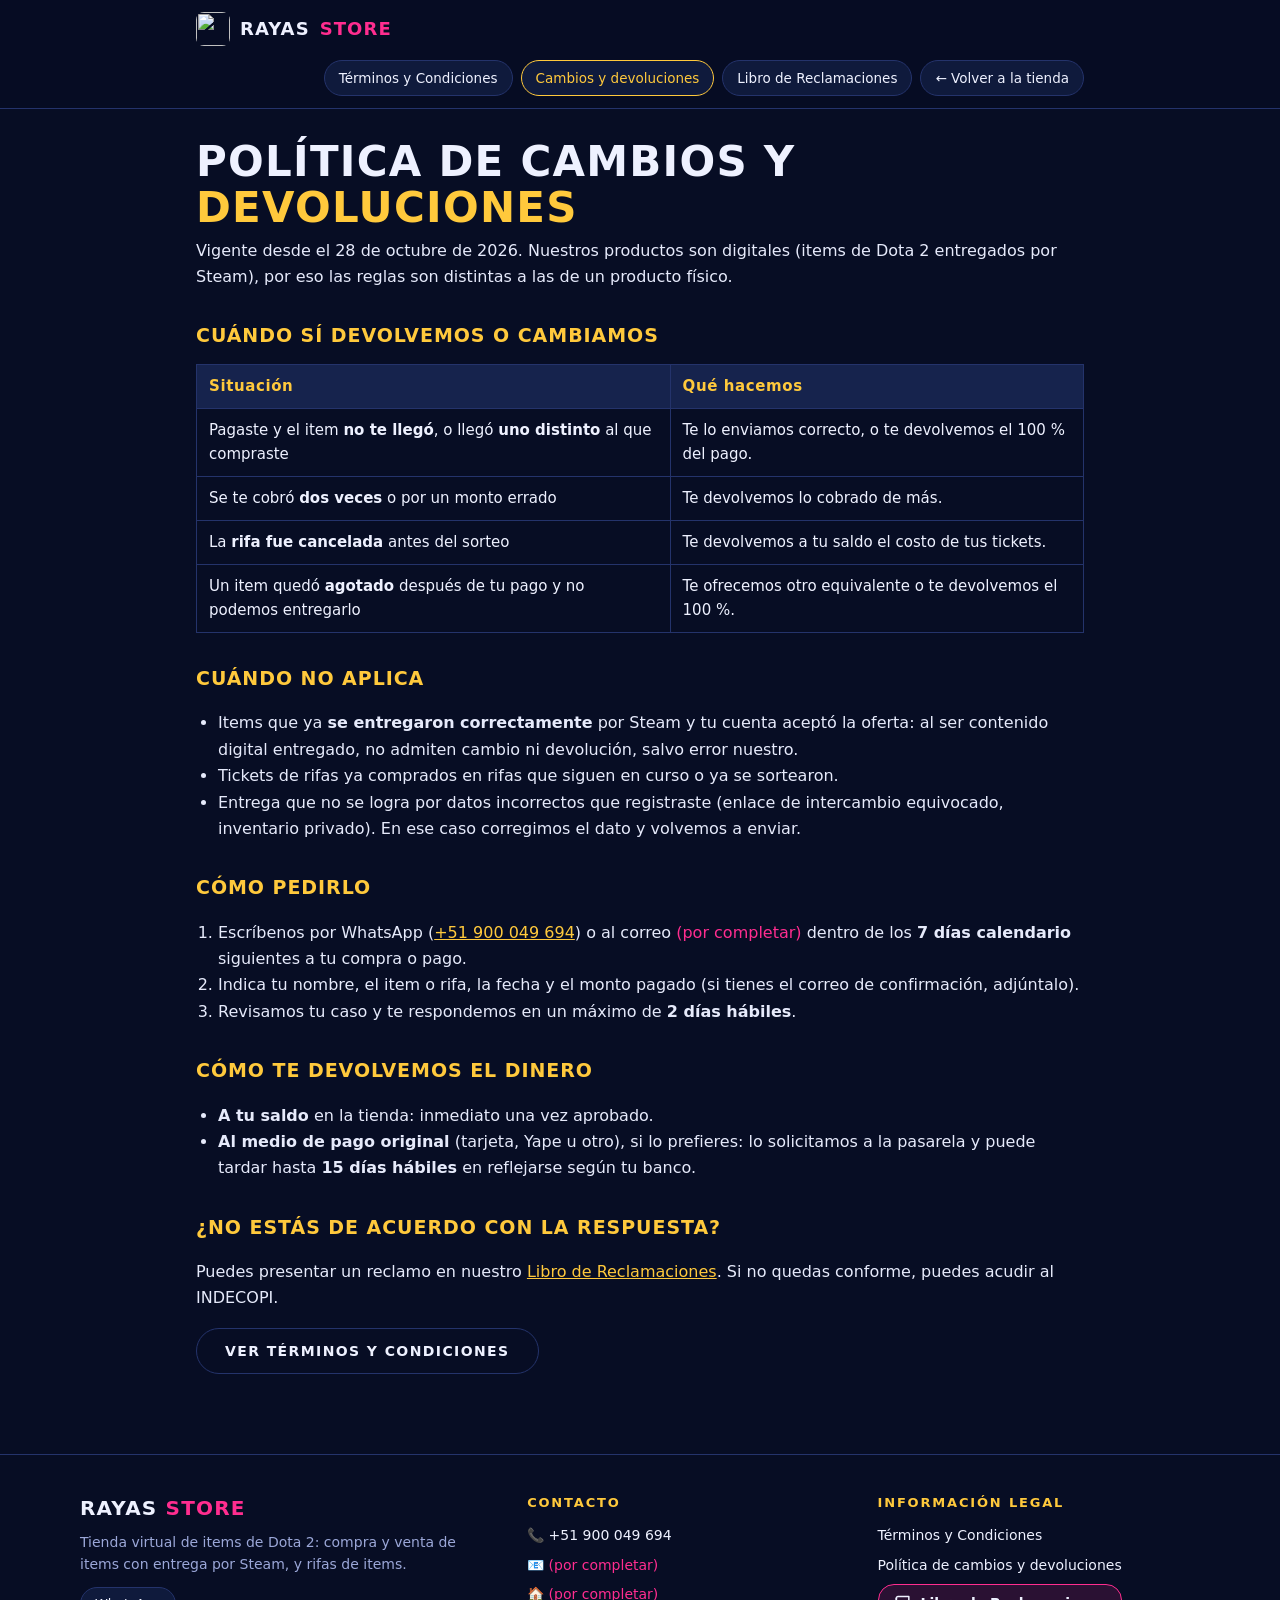
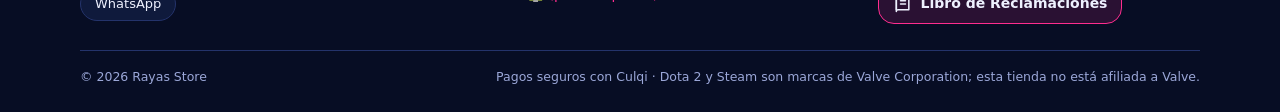
==== devoluciones.html @ e714a81b "Requisitos de Culqi: términos, cambios y devoluciones, Libro de Reclamaciones virtual y pie de págin" ====
<!DOCTYPE html>
<html lang="es">
<head>
<meta charset="utf-8">
<meta name="viewport" content="width=device-width, initial-scale=1">
<meta http-equiv="Content-Security-Policy" content="upgrade-insecure-requests">
<title>Cambios y devoluciones</title>
<link rel="icon" type="image/png" href="favicon.png">
<link rel="stylesheet" href="legal.css?v=1">
</head>
<body data-pagina="devoluciones">
<noscript><p style="padding:24px;font-family:sans-serif">Activa JavaScript para ver esta página.</p></noscript>
<script src="legal.js?v=1"></script>
</body>
</html>
---- legal.css ----
/* Páginas legales, pie de página y Libro de Reclamaciones (Rayas Store y LitleJacob Store).
   Mismo archivo en las dos tiendas: los colores cambian solo con html[data-t]. */
@font-face { font-family: "Oswald"; src: url("fonts/Oswald-wght.ttf") format("truetype"); font-weight: 200 700; font-display: swap; }
html[data-t="rayas"] { --lg-bg:#070d24; --lg-panel:#0f1a3c; --lg-raised:#16234d; --lg-line:#24336b; --lg-fg:#eef1ff; --lg-muted:#9ba7d8; --lg-pri:#ffc93c; --lg-on-pri:#1d1600; --lg-acc:#ff2d8f; --lg-hd:"Inter","Segoe UI",system-ui,sans-serif; --lg-r:16px; }
html[data-t="litlejacob"] { --lg-bg:#08080a; --lg-panel:#131316; --lg-raised:#1b1b20; --lg-line:#3d3f45; --lg-fg:#eef0f3; --lg-muted:#9aa0a8; --lg-pri:#c4c8ce; --lg-on-pri:#0b0b0d; --lg-acc:#e0323c; --lg-hd:"Oswald","Segoe UI",system-ui,sans-serif; --lg-r:6px; }

/* ---------- pie de página (en todas las páginas de la tienda) ---------- */
.lg-foot { background: var(--lg-bg); color: var(--lg-fg); border-top: 1px solid var(--lg-line); padding: 38px 16px 26px; font: 14px/1.55 "Segoe UI", system-ui, sans-serif; position: relative; z-index: 2; }
.lg-foot *, .lg-page * { box-sizing: border-box; }
.lg-foot-in { max-width: 1120px; margin: 0 auto; display: grid; gap: 28px; grid-template-columns: 1.3fr 1fr 1fr; }
.lg-foot h4 { font-family: var(--lg-hd); font-size: 13px; letter-spacing: .14em; text-transform: uppercase; color: var(--lg-pri); margin: 0 0 12px; }
.lg-foot p { margin: 0 0 8px; color: var(--lg-muted); }
.lg-foot a { color: var(--lg-fg); text-decoration: none; }
.lg-foot a:hover { color: var(--lg-pri); text-decoration: underline; }
.lg-foot ul { list-style: none; margin: 0; padding: 0; display: grid; gap: 8px; }
.lg-brand { font-family: var(--lg-hd); font-size: 20px; font-weight: 800; letter-spacing: .06em; text-transform: uppercase; color: var(--lg-fg); margin-bottom: 8px; }
.lg-brand i { color: var(--lg-acc); font-style: normal; }
.lg-rs { display: flex; flex-wrap: wrap; gap: 8px; margin-top: 12px; }
.lg-rs a { border: 1px solid var(--lg-line); border-radius: 999px; padding: 6px 14px; font-size: 13px; background: var(--lg-panel); }
.lg-libro { display: inline-flex; align-items: center; gap: 8px; border: 1px solid var(--lg-acc); border-radius: var(--lg-r); padding: 8px 14px; font-weight: 700; background: color-mix(in srgb, var(--lg-acc) 14%, transparent); }
.lg-foot-b { max-width: 1120px; margin: 26px auto 0; padding-top: 16px; border-top: 1px solid var(--lg-line); color: var(--lg-muted); font-size: 12.5px; display: flex; gap: 8px 18px; flex-wrap: wrap; justify-content: space-between; }
@media (max-width: 800px) { .lg-foot-in { grid-template-columns: 1fr; } }

/* ---------- páginas (términos, cambios y devoluciones, reclamaciones) ---------- */
.lg-page { margin: 0; background: var(--lg-bg); color: var(--lg-fg); font: 16px/1.65 "Segoe UI", system-ui, sans-serif; min-height: 100vh; }
.lg-top { position: sticky; top: 0; z-index: 10; background: color-mix(in srgb, var(--lg-bg) 92%, transparent); border-bottom: 1px solid var(--lg-line); }
.lg-top-in { max-width: 920px; margin: 0 auto; padding: 12px 16px; display: flex; align-items: center; gap: 14px; flex-wrap: wrap; }
.lg-top a.lg-logo { display: flex; align-items: center; gap: 10px; color: var(--lg-fg); text-decoration: none; font-family: var(--lg-hd); font-weight: 800; letter-spacing: .06em; text-transform: uppercase; font-size: 18px; }
.lg-top a.lg-logo img { width: 34px; height: 34px; border-radius: 8px; object-fit: cover; }
.lg-top a.lg-logo i { color: var(--lg-acc); font-style: normal; }
.lg-top nav { margin-left: auto; display: flex; gap: 8px; flex-wrap: wrap; }
.lg-top nav a { color: var(--lg-fg); text-decoration: none; font-size: 13.5px; border: 1px solid var(--lg-line); border-radius: 999px; padding: 6px 14px; background: var(--lg-panel); }
.lg-top nav a:hover, .lg-top nav a.on { border-color: var(--lg-pri); color: var(--lg-pri); }
.lg-main { max-width: 920px; margin: 0 auto; padding: 30px 16px 64px; }
.lg-main h1 { font-family: var(--lg-hd); font-size: clamp(28px, 5vw, 42px); line-height: 1.1; margin: 0 0 6px; text-transform: uppercase; letter-spacing: .03em; }
.lg-main h1 span { color: var(--lg-pri); }
.lg-sub { color: var(--lg-muted); margin: 0 0 22px; }
.lg-main h2 { font-family: var(--lg-hd); font-size: 19px; color: var(--lg-pri); margin: 30px 0 8px; text-transform: uppercase; letter-spacing: .05em; }
.lg-main p, .lg-main li { color: color-mix(in srgb, var(--lg-fg) 90%, var(--lg-muted)); }
.lg-main ul, .lg-main ol { padding-left: 22px; }
.lg-main a { color: var(--lg-pri); }
.lg-card { background: var(--lg-panel); border: 1px solid var(--lg-line); border-radius: var(--lg-r); padding: 16px 18px; margin: 14px 0; }
.lg-card b { color: var(--lg-fg); }
.lg-datos { display: grid; grid-template-columns: max-content 1fr; gap: 4px 16px; margin: 0; }
.lg-datos dt { color: var(--lg-muted); }
.lg-datos dd { margin: 0; color: var(--lg-fg); word-break: break-word; }
.lg-tabla { width: 100%; border-collapse: collapse; margin: 12px 0; font-size: 15px; }
.lg-tabla th, .lg-tabla td { border: 1px solid var(--lg-line); padding: 9px 12px; text-align: left; vertical-align: top; }
.lg-tabla th { background: var(--lg-raised); color: var(--lg-pri); font-family: var(--lg-hd); letter-spacing: .04em; }
.lg-pend { color: var(--lg-acc); }

/* ---------- formulario del Libro de Reclamaciones ---------- */
.lg-form fieldset { border: 1px solid var(--lg-line); border-radius: var(--lg-r); background: var(--lg-panel); margin: 18px 0; padding: 8px 18px 18px; }
.lg-form legend { font-family: var(--lg-hd); text-transform: uppercase; letter-spacing: .06em; color: var(--lg-pri); padding: 0 8px; font-size: 15px; }
.lg-g { display: grid; gap: 12px 14px; grid-template-columns: 1fr 1fr; }
.lg-g .full { grid-column: 1 / -1; }
.lg-form label { display: block; font-size: 13px; color: var(--lg-muted); margin-bottom: 4px; }
.lg-form input, .lg-form select, .lg-form textarea { width: 100%; background: var(--lg-bg); color: var(--lg-fg); border: 1px solid var(--lg-line); border-radius: calc(var(--lg-r) - 4px); padding: 11px 12px; font: inherit; }
.lg-form textarea { min-height: 110px; resize: vertical; }
.lg-form input:focus, .lg-form select:focus, .lg-form textarea:focus { outline: 2px solid var(--lg-pri); outline-offset: 1px; }
.lg-radio { display: flex; gap: 18px; flex-wrap: wrap; }
.lg-radio label { display: flex; align-items: center; gap: 8px; color: var(--lg-fg); font-size: 15px; margin: 0; }
.lg-radio input { width: auto; }
.lg-chk { display: flex; gap: 10px; align-items: flex-start; color: var(--lg-fg); font-size: 14px; }
.lg-chk input { width: auto; margin-top: 5px; }
.lg-btn { display: inline-block; border: 0; cursor: pointer; background: var(--lg-pri); color: var(--lg-on-pri); font: 800 14px var(--lg-hd); letter-spacing: .1em; text-transform: uppercase; padding: 14px 28px; border-radius: 999px; text-decoration: none; }
.lg-btn:disabled { opacity: .55; cursor: wait; }
.lg-btn.sec { background: transparent; color: var(--lg-fg); border: 1px solid var(--lg-line); }
.lg-msg { margin: 14px 0; padding: 12px 14px; border-radius: 10px; border: 1px solid var(--lg-acc); color: var(--lg-fg); background: color-mix(in srgb, var(--lg-acc) 14%, transparent); }
.lg-ok { border-color: #3ddc97; background: color-mix(in srgb, #3ddc97 12%, transparent); }
.lg-trampa { position: absolute; left: -9999px; width: 1px; height: 1px; overflow: hidden; }
@media (max-width: 640px) { .lg-g { grid-template-columns: 1fr; } .lg-datos { grid-template-columns: 1fr; } .lg-top nav { margin-left: 0; } }
@media print { .lg-top, .lg-foot, .lg-noprint { display: none !important; } .lg-page { background: #fff; color: #000; } .lg-main p, .lg-main li, .lg-card b, .lg-datos dd { color: #000; } .lg-card { border-color: #999; background: #fff; } }
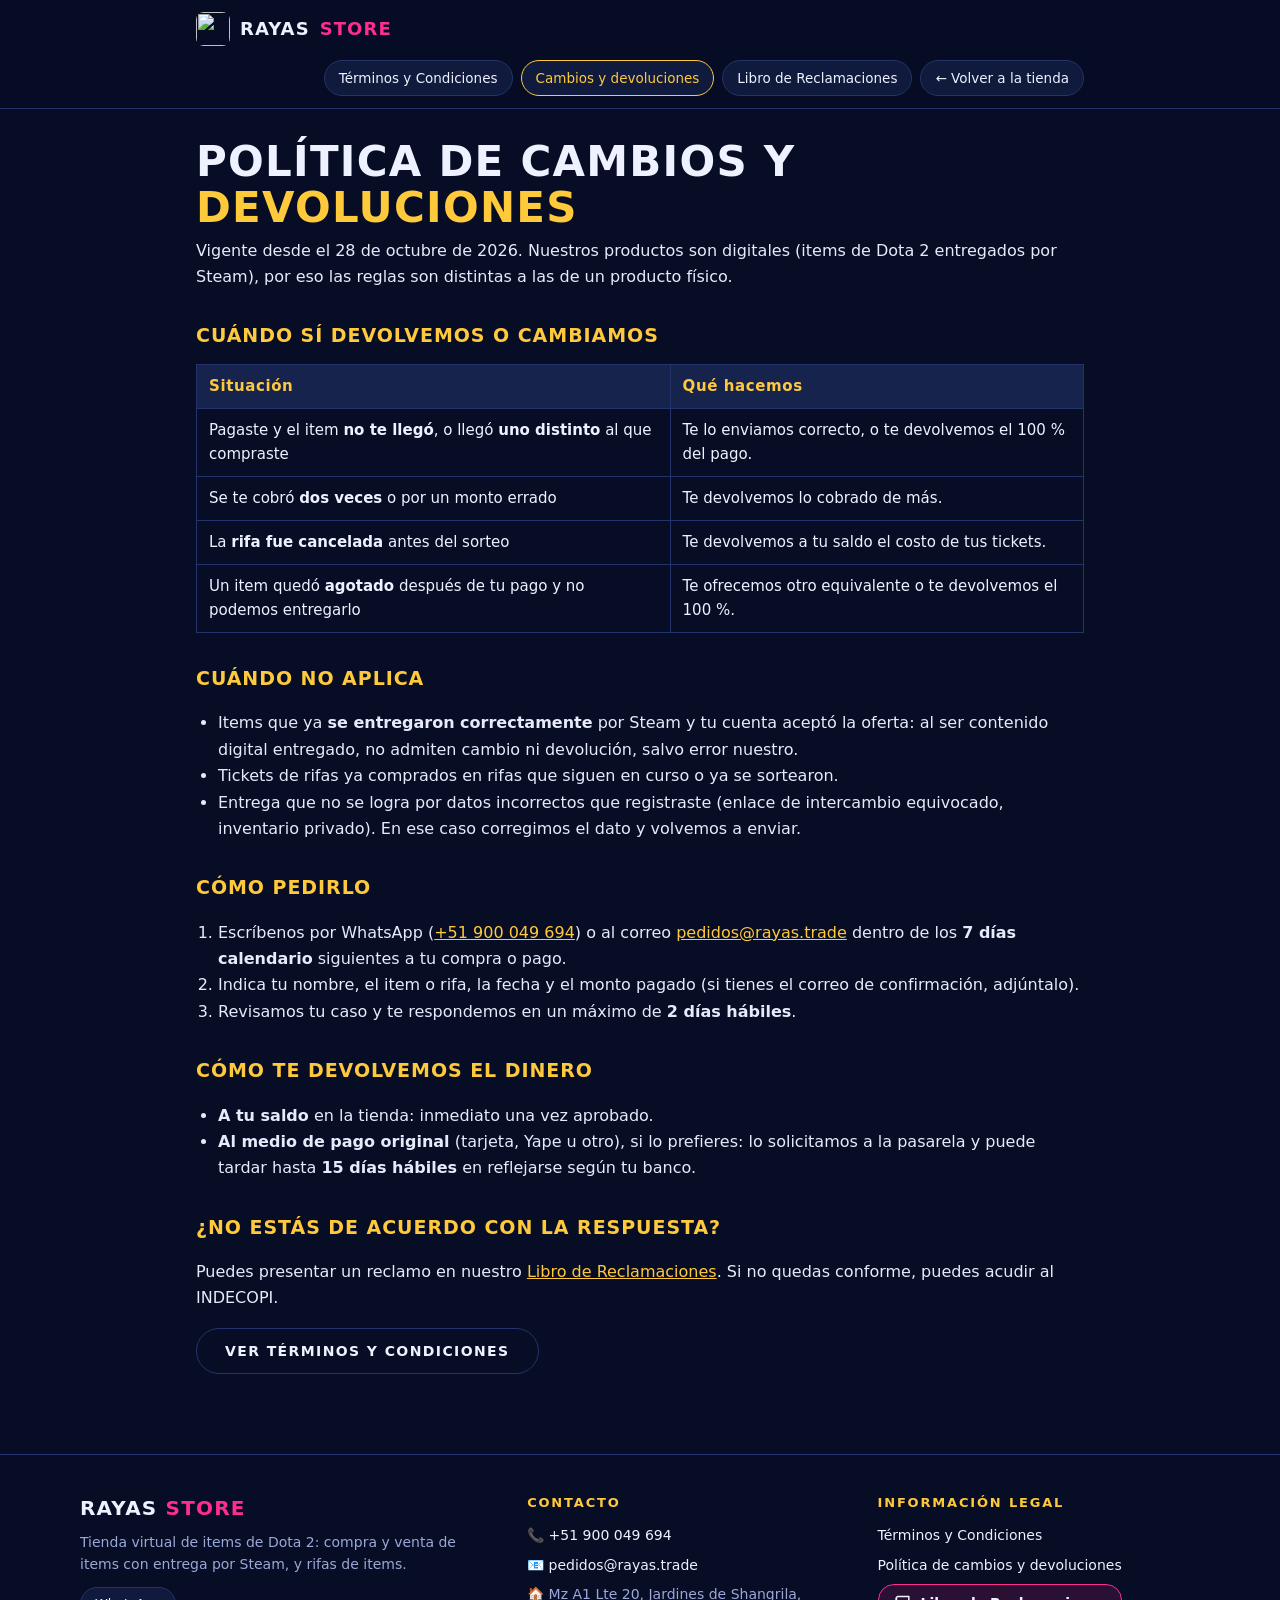
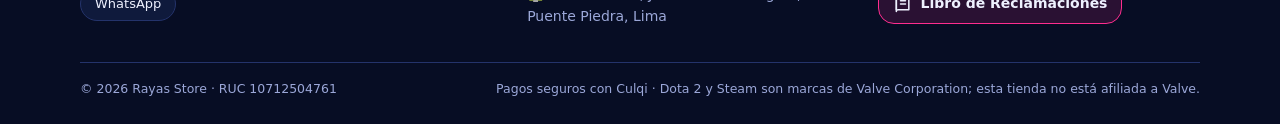
==== commit 1ea7555d: "Datos del negocio en el pie y las páginas legales: RUC, dirección y correo Co-Authored-By: Claude So" ====
--- a/devoluciones.html
+++ b/devoluciones.html
@@ -6,10 +6,10 @@
 <meta http-equiv="Content-Security-Policy" content="upgrade-insecure-requests">
 <title>Cambios y devoluciones</title>
 <link rel="icon" type="image/png" href="favicon.png">
-<link rel="stylesheet" href="legal.css?v=1">
+<link rel="stylesheet" href="legal.css?v=2">
 </head>
 <body data-pagina="devoluciones">
 <noscript><p style="padding:24px;font-family:sans-serif">Activa JavaScript para ver esta página.</p></noscript>
-<script src="legal.js?v=1"></script>
+<script src="legal.js?v=2"></script>
 </body>
 </html>
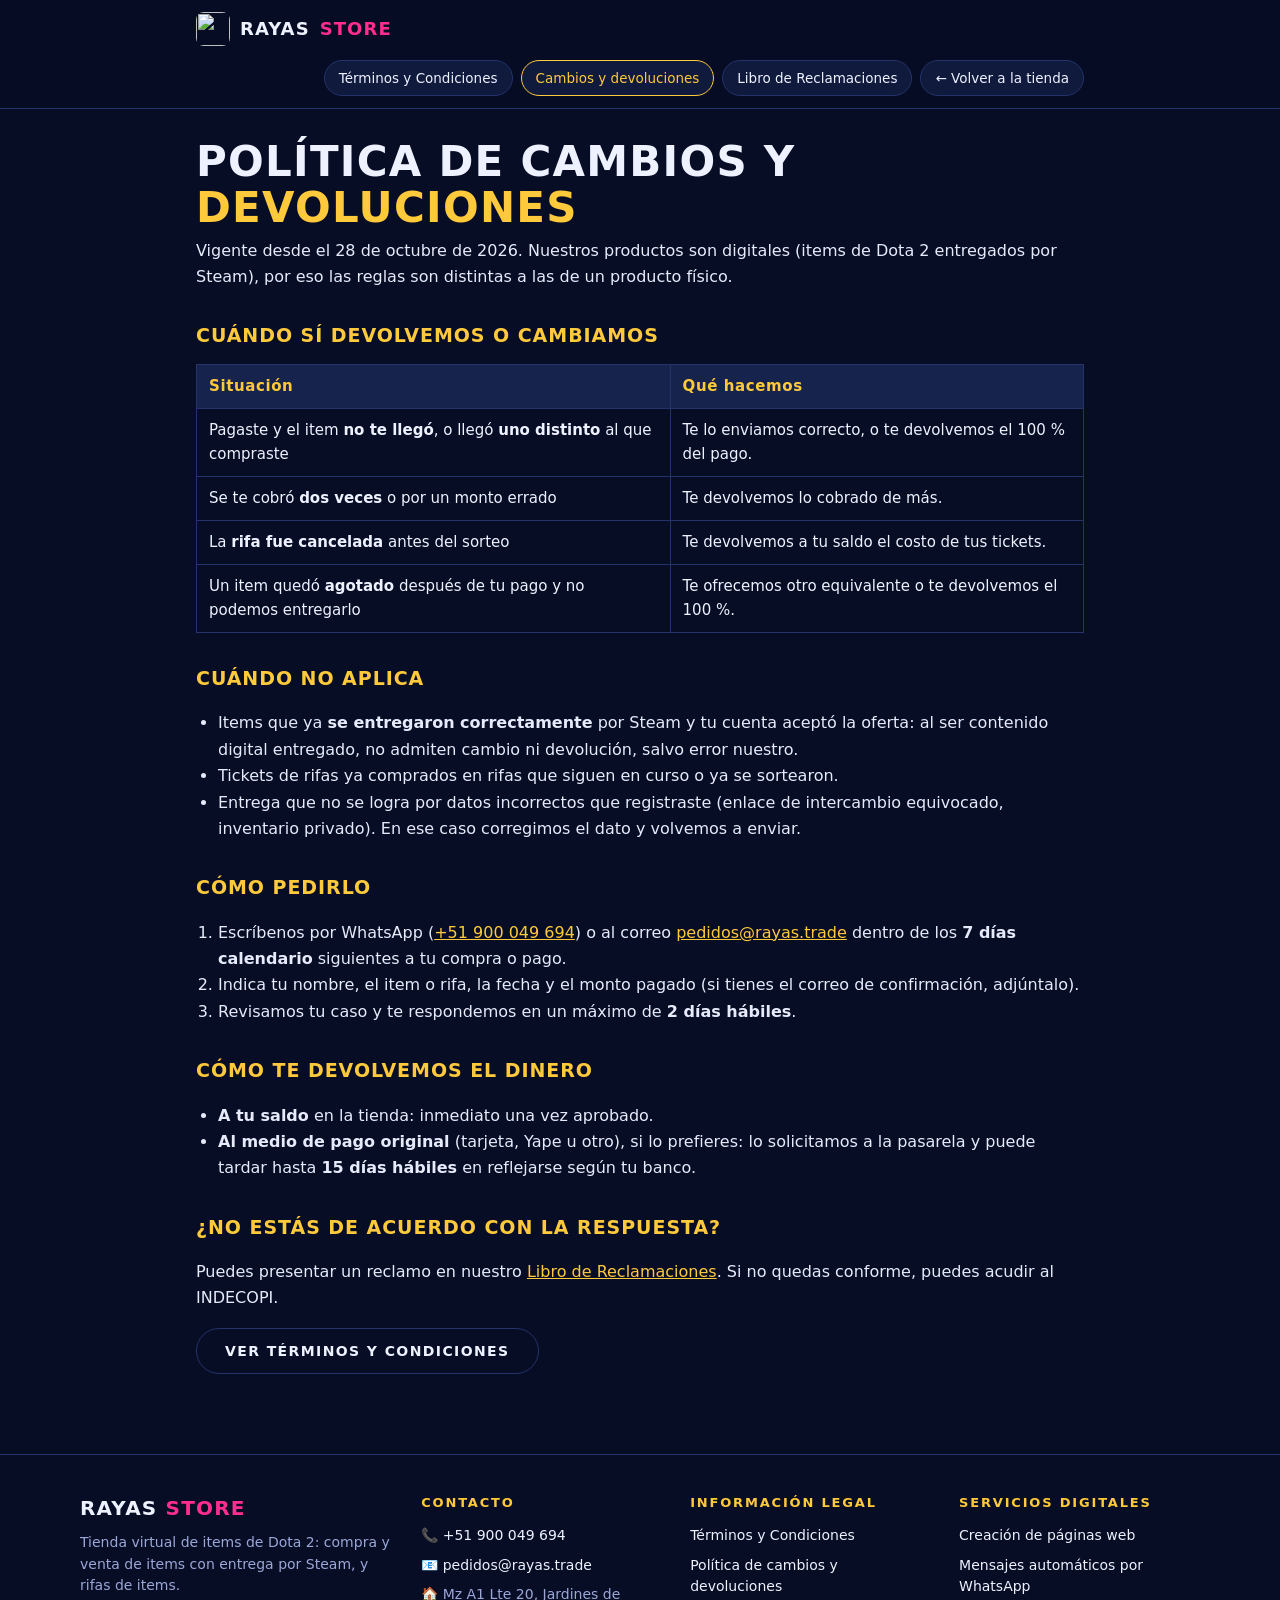
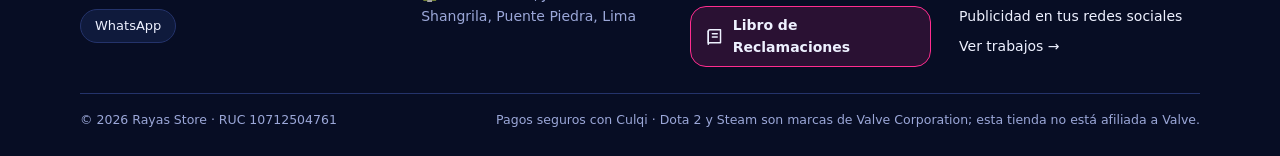
==== commit ddeb4f9b: "Inicio y pie: Servicios digitales (páginas web, mensajes automáticos por WhatsApp y publicidad en re" ====
--- a/devoluciones.html
+++ b/devoluciones.html
@@ -6,10 +6,11 @@
 <meta http-equiv="Content-Security-Policy" content="upgrade-insecure-requests">
 <title>Cambios y devoluciones</title>
 <link rel="icon" type="image/png" href="favicon.png">
-<link rel="stylesheet" href="legal.css?v=2">
+<link rel="stylesheet" href="legal.css?v=3">
 </head>
 <body data-pagina="devoluciones">
 <noscript><p style="padding:24px;font-family:sans-serif">Activa JavaScript para ver esta página.</p></noscript>
-<script src="legal.js?v=2"></script>
+<script src="legal.js?v=4"></script>
+<!-- Cloudflare Web Analytics --><script type='module' src='https://static.cloudflareinsights.com/beacon.min.js' data-cf-beacon='{"token": "e08cf8b40ae04fa7abbcdbdf29e6cdea"}'></script><!-- End Cloudflare Web Analytics -->
 </body>
 </html>
--- a/legal.css
+++ b/legal.css
@@ -7,7 +7,7 @@
 /* ---------- pie de página (en todas las páginas de la tienda) ---------- */
 .lg-foot { background: var(--lg-bg); color: var(--lg-fg); border-top: 1px solid var(--lg-line); padding: 38px 16px 26px; font: 14px/1.55 "Segoe UI", system-ui, sans-serif; position: relative; z-index: 2; }
 .lg-foot *, .lg-page * { box-sizing: border-box; }
-.lg-foot-in { max-width: 1120px; margin: 0 auto; display: grid; gap: 28px; grid-template-columns: 1.3fr 1fr 1fr; }
+.lg-foot-in { max-width: 1120px; margin: 0 auto; display: grid; gap: 28px; grid-template-columns: 1.3fr 1fr 1fr 1fr; }
 .lg-foot h4 { font-family: var(--lg-hd); font-size: 13px; letter-spacing: .14em; text-transform: uppercase; color: var(--lg-pri); margin: 0 0 12px; }
 .lg-foot p { margin: 0 0 8px; color: var(--lg-muted); }
 .lg-foot a { color: var(--lg-fg); text-decoration: none; }
@@ -19,6 +19,7 @@
 .lg-rs a { border: 1px solid var(--lg-line); border-radius: 999px; padding: 6px 14px; font-size: 13px; background: var(--lg-panel); }
 .lg-libro { display: inline-flex; align-items: center; gap: 8px; border: 1px solid var(--lg-acc); border-radius: var(--lg-r); padding: 8px 14px; font-weight: 700; background: color-mix(in srgb, var(--lg-acc) 14%, transparent); }
 .lg-foot-b { max-width: 1120px; margin: 26px auto 0; padding-top: 16px; border-top: 1px solid var(--lg-line); color: var(--lg-muted); font-size: 12.5px; display: flex; gap: 8px 18px; flex-wrap: wrap; justify-content: space-between; }
+@media (max-width: 1000px) { .lg-foot-in { grid-template-columns: 1fr 1fr; } }
 @media (max-width: 800px) { .lg-foot-in { grid-template-columns: 1fr; } }
 
 /* ---------- páginas (términos, cambios y devoluciones, reclamaciones) ---------- */
@@ -71,3 +72,6 @@
 .lg-trampa { position: absolute; left: -9999px; width: 1px; height: 1px; overflow: hidden; }
 @media (max-width: 640px) { .lg-g { grid-template-columns: 1fr; } .lg-datos { grid-template-columns: 1fr; } .lg-top nav { margin-left: 0; } }
 @media print { .lg-top, .lg-foot, .lg-noprint { display: none !important; } .lg-page { background: #fff; color: #000; } .lg-main p, .lg-main li, .lg-card b, .lg-datos dd { color: #000; } .lg-card { border-color: #999; background: #fff; } }
+
+/* La constancia del reclamo se muestra tal como el cliente la escribió (el tema de LitleJacob ponía todo en mayúsculas). */
+.lg-datos dd, .lg-msg, .lg-msg *, .lg-form input, .lg-form textarea, .lg-form select { text-transform: none !important; letter-spacing: normal; }
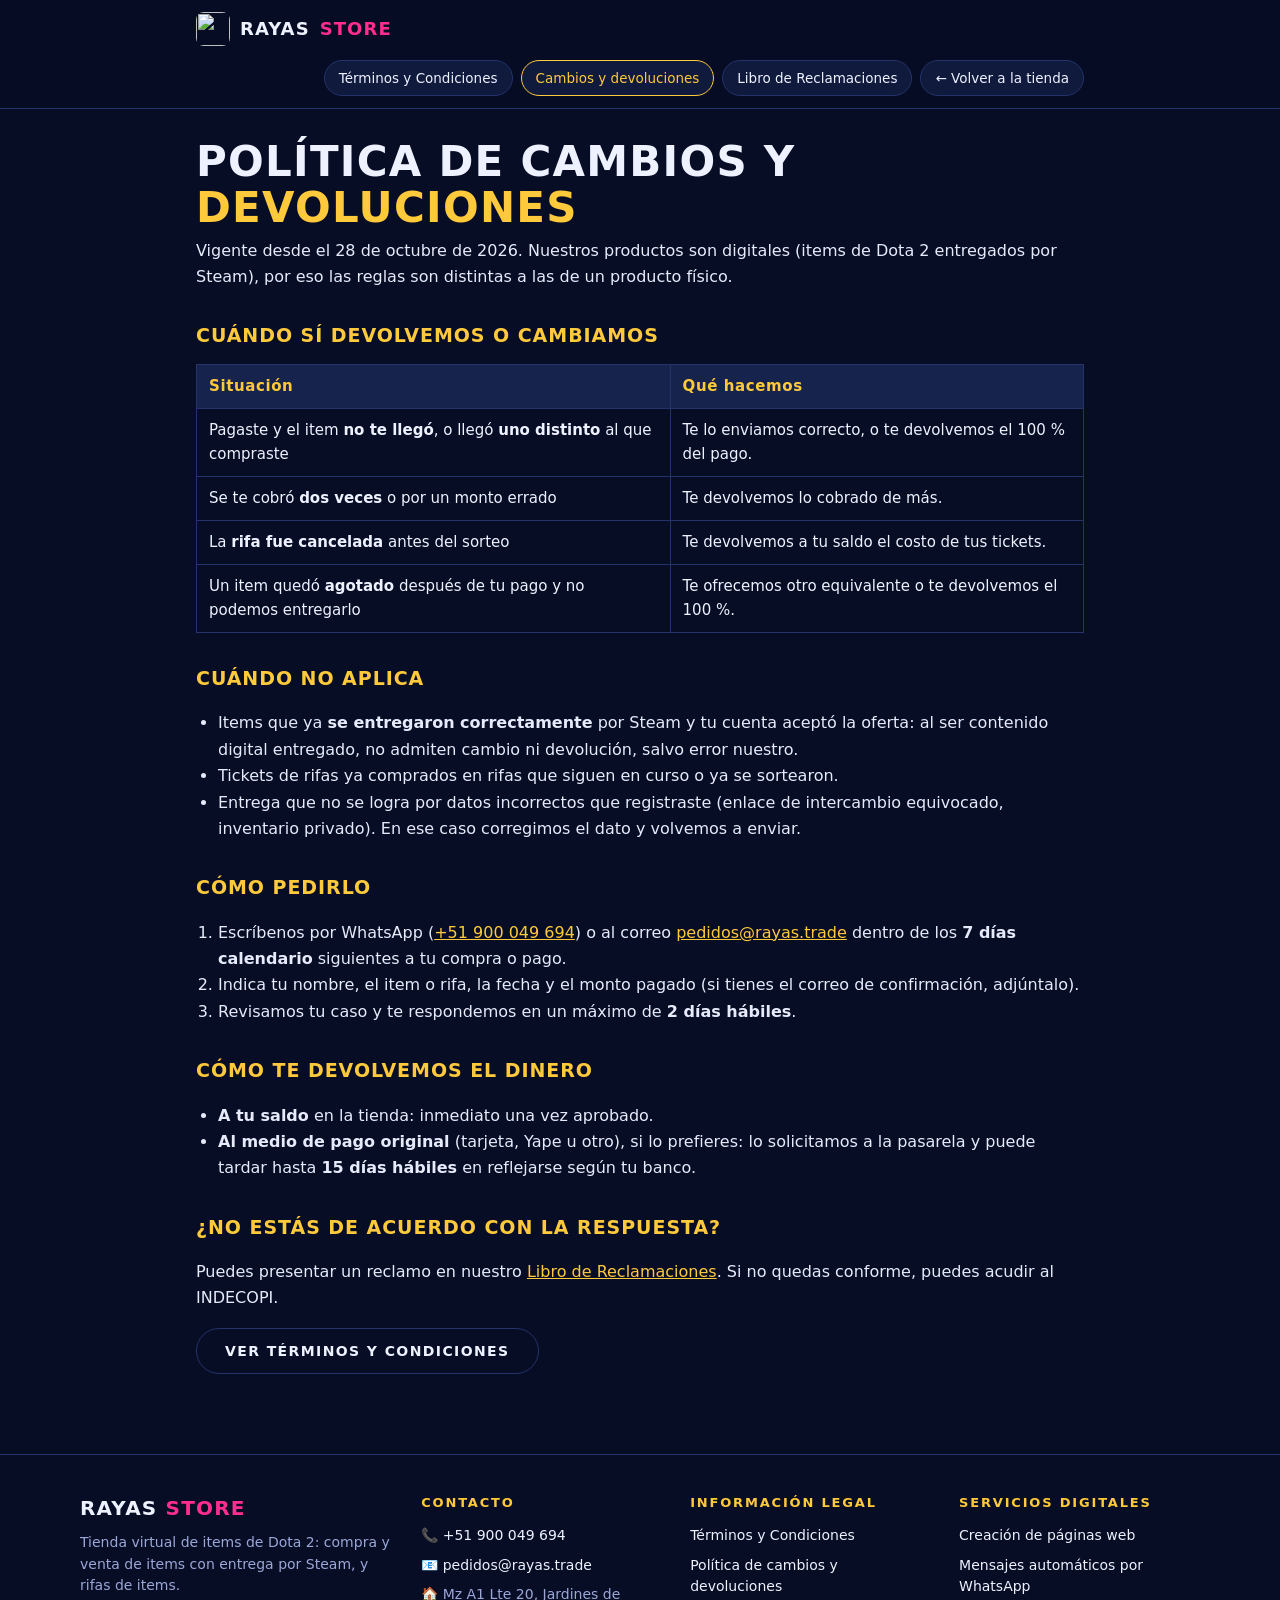
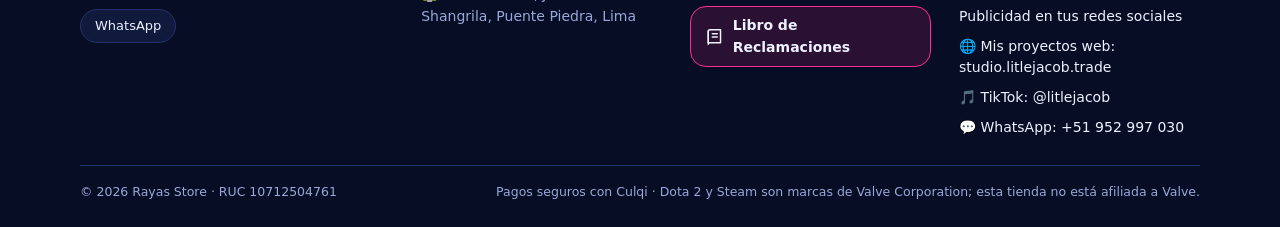
==== commit 0f43ea96: "Servicios digitales: fila de contacto (proyectos web, TikTok y WhatsApp) en el Inicio y en el pie Co" ====
--- a/devoluciones.html
+++ b/devoluciones.html
@@ -10,7 +10,7 @@
 </head>
 <body data-pagina="devoluciones">
 <noscript><p style="padding:24px;font-family:sans-serif">Activa JavaScript para ver esta página.</p></noscript>
-<script src="legal.js?v=4"></script>
+<script src="legal.js?v=5"></script>
 <!-- Cloudflare Web Analytics --><script type='module' src='https://static.cloudflareinsights.com/beacon.min.js' data-cf-beacon='{"token": "e08cf8b40ae04fa7abbcdbdf29e6cdea"}'></script><!-- End Cloudflare Web Analytics -->
 </body>
 </html>
